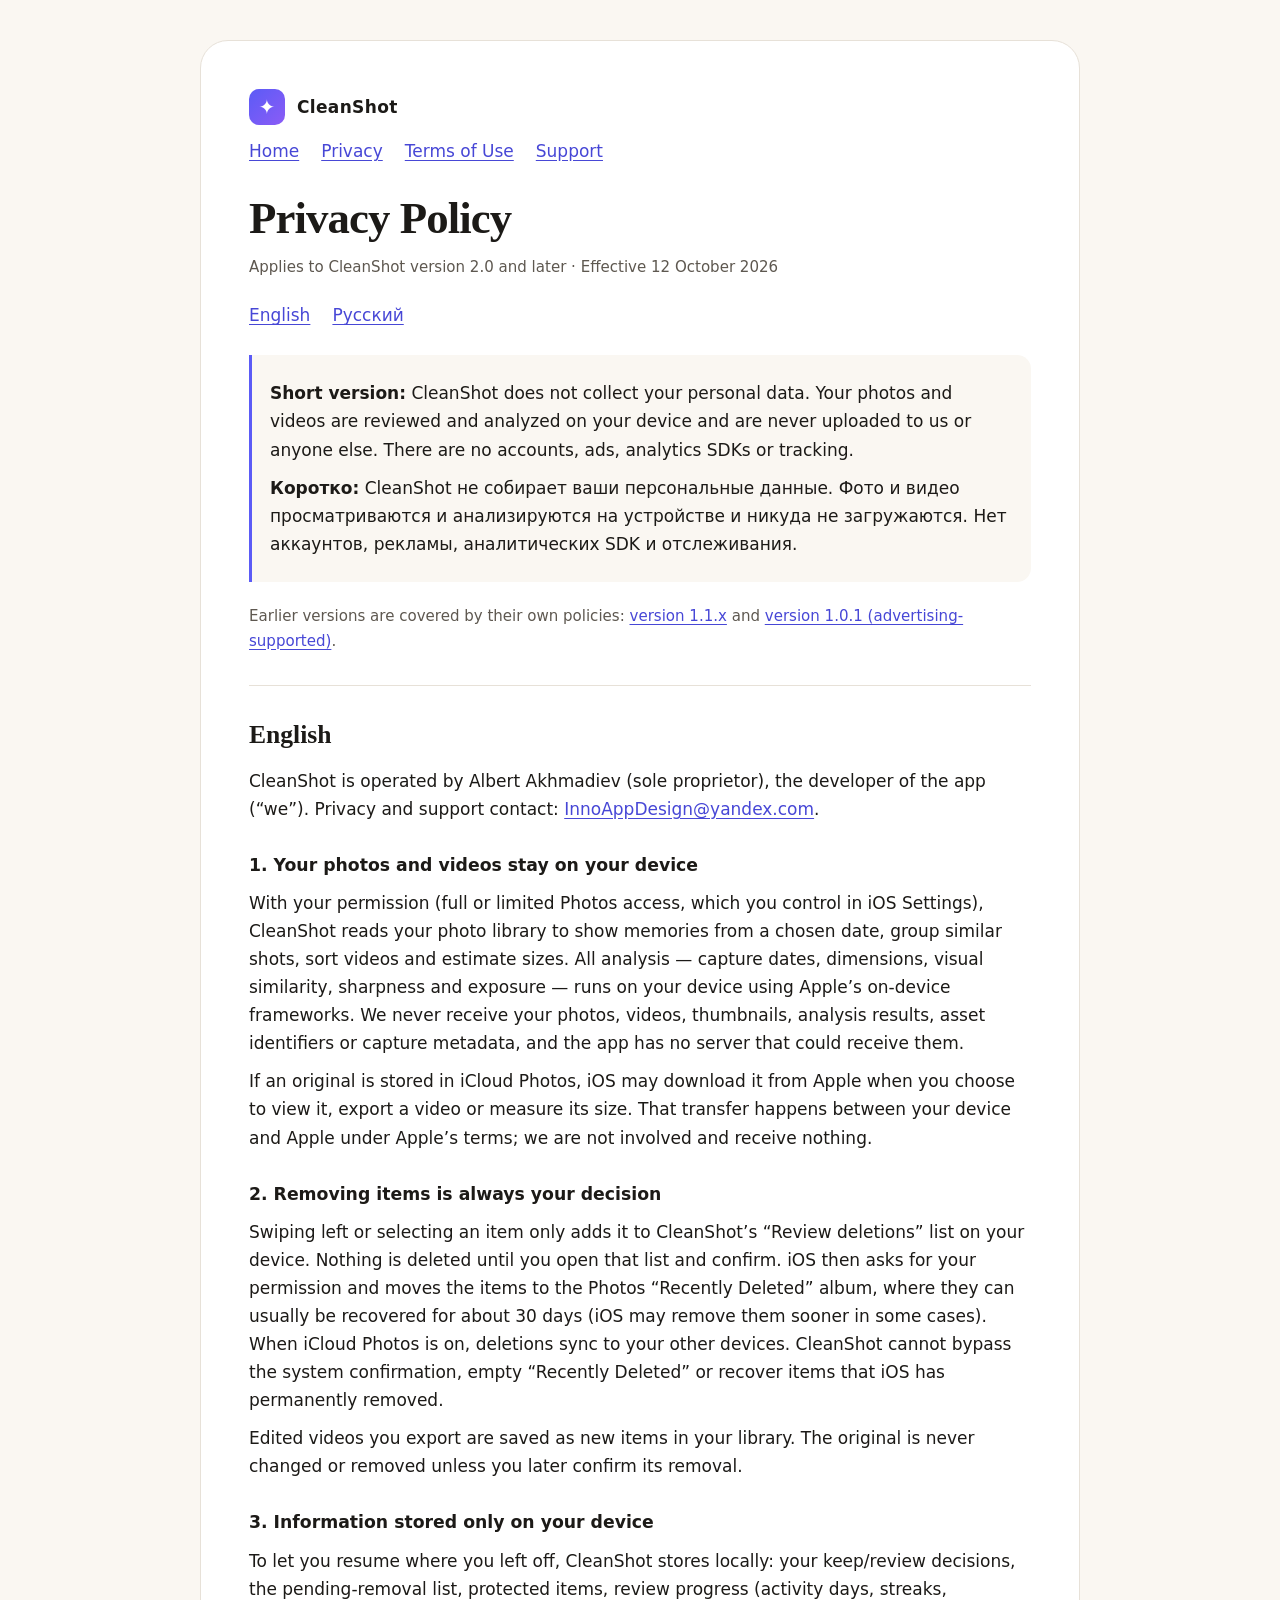
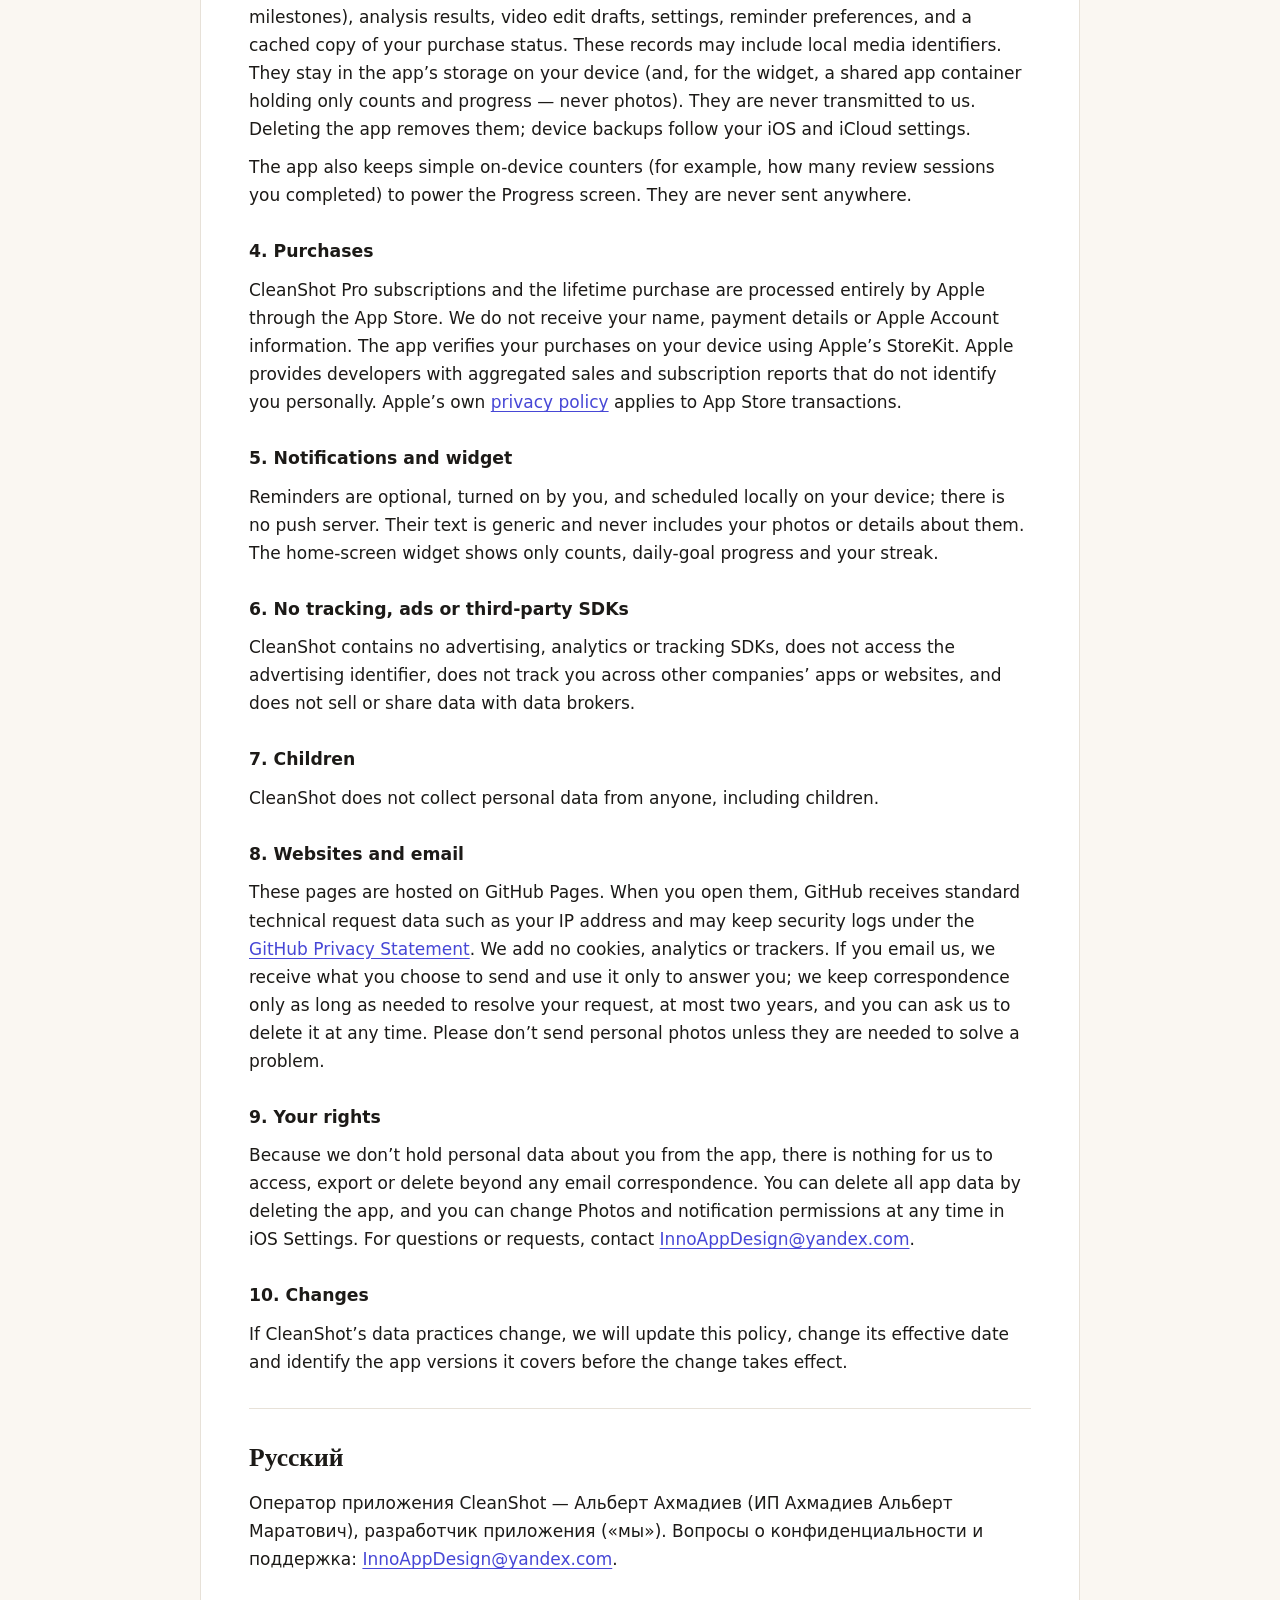
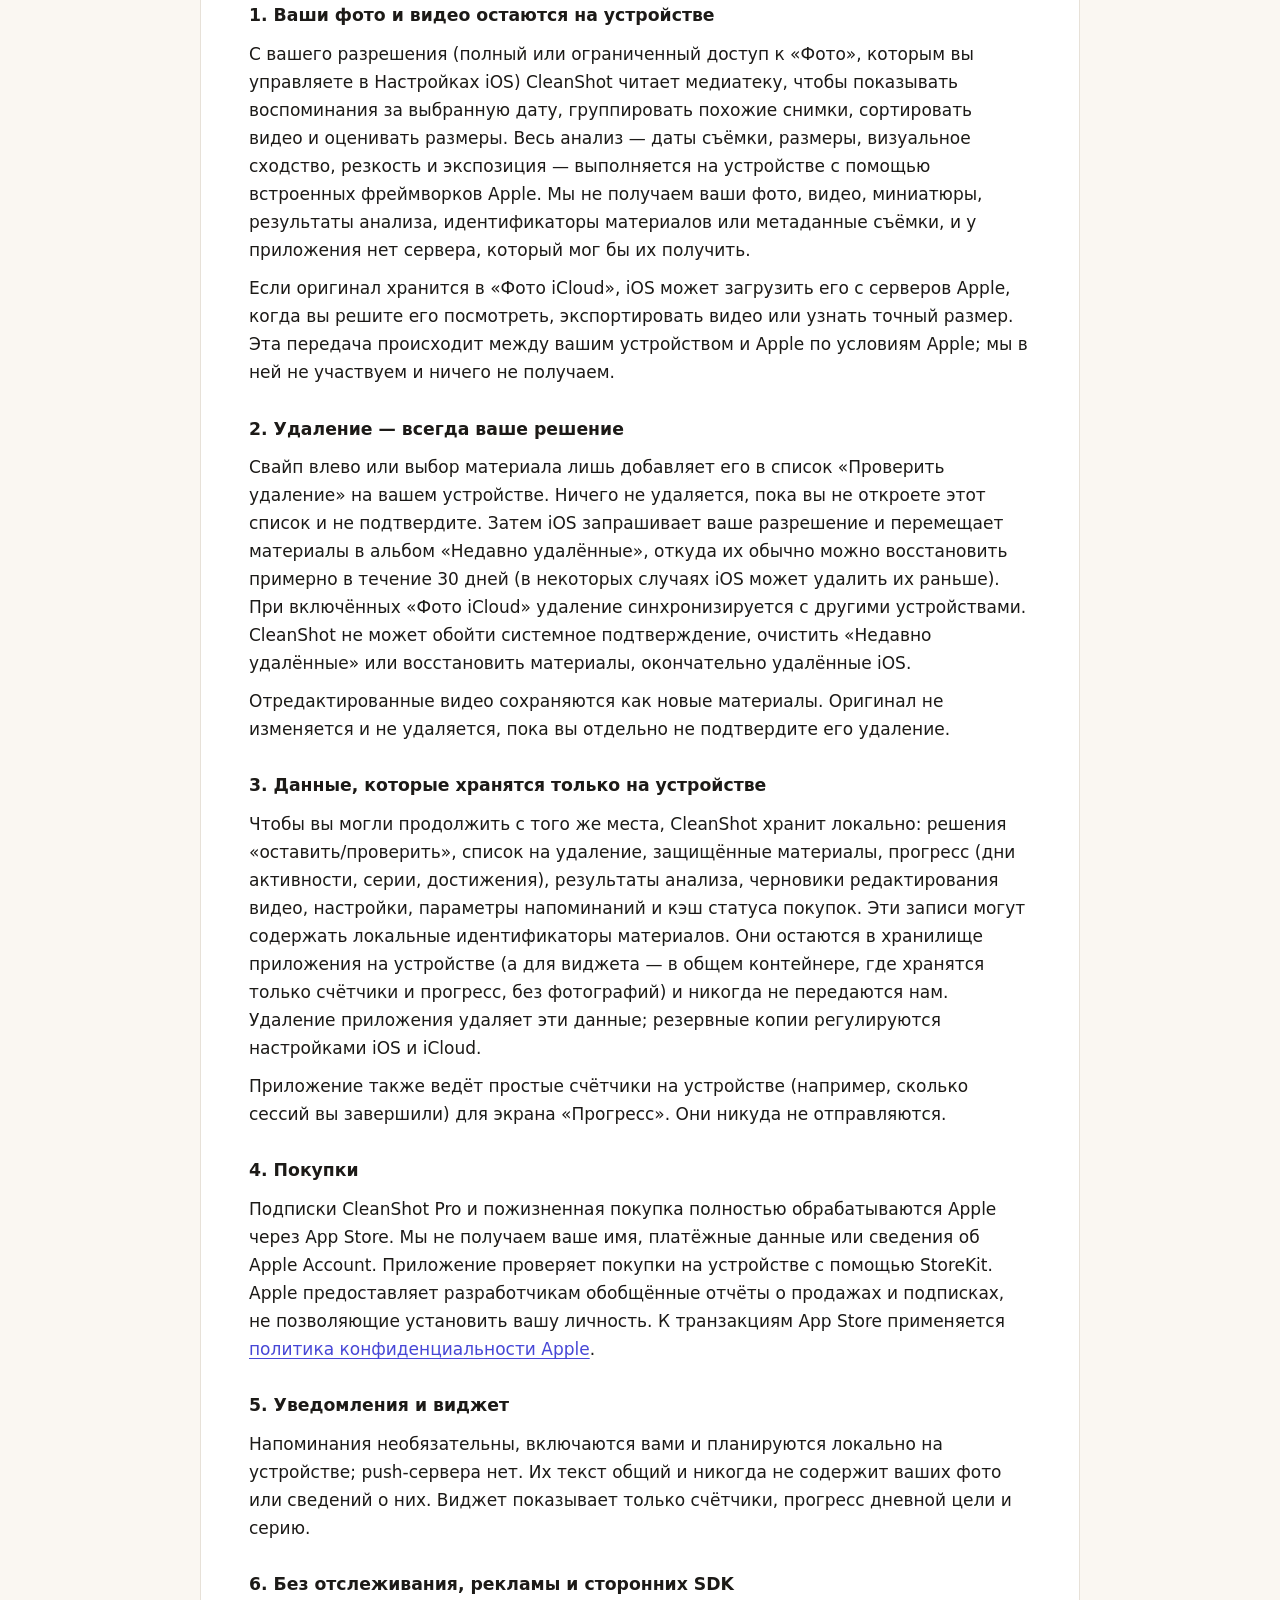
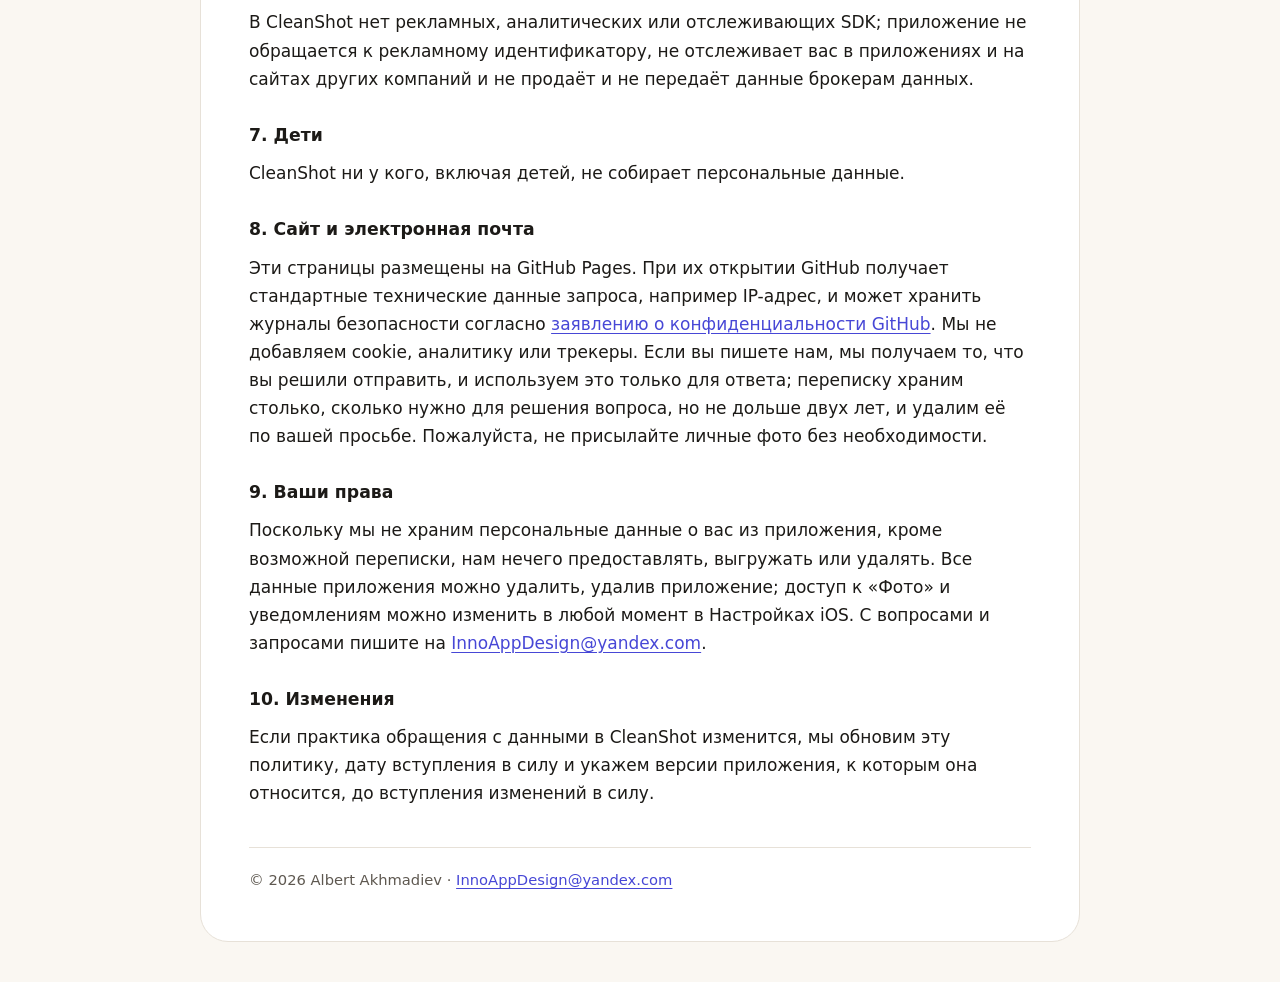
==== privacy.html @ 7dbe7574 "docs: CleanShot 2.0 privacy policy, terms of use and support pages Co-Authored-By: Claude Opus 5.5 <" ====
<!doctype html>
<html lang="en">
<head>
<meta charset="utf-8">
<meta name="viewport" content="width=device-width, initial-scale=1">
<title>CleanShot — Privacy Policy</title>
<meta name="description" content="CleanShot privacy policy for version 2.0 and later. Your photos stay on your device.">
<link rel="stylesheet" href="style.css">
</head>
<body>
<main>
<header>
  <div class="brand"><span class="mark" aria-hidden="true">✦</span> CleanShot</div>
  <nav class="pages" aria-label="Pages"><a href="index.html">Home</a><a href="privacy.html" aria-current="page">Privacy</a><a href="terms.html">Terms of Use</a><a href="support.html">Support</a></nav>
</header>

<h1>Privacy Policy</h1>
<p class="meta">Applies to CleanShot version 2.0 and later · Effective 12 October 2026</p>
<nav class="lang" aria-label="Language"><a href="#english">English</a><a href="#russian">Русский</a></nav>

<div class="notice">
  <p><strong>Short version:</strong> CleanShot does not collect your personal data. Your photos and videos are reviewed and analyzed on your device and are never uploaded to us or anyone else. There are no accounts, ads, analytics SDKs or tracking.</p>
  <p lang="ru"><strong>Коротко:</strong> CleanShot не собирает ваши персональные данные. Фото и видео просматриваются и анализируются на устройстве и никуда не загружаются. Нет аккаунтов, рекламы, аналитических SDK и отслеживания.</p>
</div>

<p class="meta">Earlier versions are covered by their own policies: <a href="https://cleanshot-vault--privacy.expo.app/1.1.0.html">version 1.1.x</a> and <a href="https://shiny-kringle-8404db.netlify.app">version 1.0.1 (advertising-supported)</a>.</p>

<section class="lang" id="english" lang="en">
<h2>English</h2>
<p>CleanShot is operated by Albert Akhmadiev (sole proprietor), the developer of the app (“we”). Privacy and support contact: <a href="mailto:InnoAppDesign@yandex.com">InnoAppDesign@yandex.com</a>.</p>

<h3>1. Your photos and videos stay on your device</h3>
<p>With your permission (full or limited Photos access, which you control in iOS Settings), CleanShot reads your photo library to show memories from a chosen date, group similar shots, sort videos and estimate sizes. All analysis — capture dates, dimensions, visual similarity, sharpness and exposure — runs on your device using Apple’s on-device frameworks. We never receive your photos, videos, thumbnails, analysis results, asset identifiers or capture metadata, and the app has no server that could receive them.</p>
<p>If an original is stored in iCloud Photos, iOS may download it from Apple when you choose to view it, export a video or measure its size. That transfer happens between your device and Apple under Apple’s terms; we are not involved and receive nothing.</p>

<h3>2. Removing items is always your decision</h3>
<p>Swiping left or selecting an item only adds it to CleanShot’s “Review deletions” list on your device. Nothing is deleted until you open that list and confirm. iOS then asks for your permission and moves the items to the Photos “Recently Deleted” album, where they can usually be recovered for about 30 days (iOS may remove them sooner in some cases). When iCloud Photos is on, deletions sync to your other devices. CleanShot cannot bypass the system confirmation, empty “Recently Deleted” or recover items that iOS has permanently removed.</p>
<p>Edited videos you export are saved as new items in your library. The original is never changed or removed unless you later confirm its removal.</p>

<h3>3. Information stored only on your device</h3>
<p>To let you resume where you left off, CleanShot stores locally: your keep/review decisions, the pending-removal list, protected items, review progress (activity days, streaks, milestones), analysis results, video edit drafts, settings, reminder preferences, and a cached copy of your purchase status. These records may include local media identifiers. They stay in the app’s storage on your device (and, for the widget, a shared app container holding only counts and progress — never photos). They are never transmitted to us. Deleting the app removes them; device backups follow your iOS and iCloud settings.</p>
<p>The app also keeps simple on-device counters (for example, how many review sessions you completed) to power the Progress screen. They are never sent anywhere.</p>

<h3>4. Purchases</h3>
<p>CleanShot Pro subscriptions and the lifetime purchase are processed entirely by Apple through the App Store. We do not receive your name, payment details or Apple Account information. The app verifies your purchases on your device using Apple’s StoreKit. Apple provides developers with aggregated sales and subscription reports that do not identify you personally. Apple’s own <a href="https://www.apple.com/legal/privacy/">privacy policy</a> applies to App Store transactions.</p>

<h3>5. Notifications and widget</h3>
<p>Reminders are optional, turned on by you, and scheduled locally on your device; there is no push server. Their text is generic and never includes your photos or details about them. The home-screen widget shows only counts, daily-goal progress and your streak.</p>

<h3>6. No tracking, ads or third-party SDKs</h3>
<p>CleanShot contains no advertising, analytics or tracking SDKs, does not access the advertising identifier, does not track you across other companies’ apps or websites, and does not sell or share data with data brokers.</p>

<h3>7. Children</h3>
<p>CleanShot does not collect personal data from anyone, including children.</p>

<h3>8. Websites and email</h3>
<p>These pages are hosted on GitHub Pages. When you open them, GitHub receives standard technical request data such as your IP address and may keep security logs under the <a href="https://docs.github.com/site-policy/privacy-policies/github-general-privacy-statement">GitHub Privacy Statement</a>. We add no cookies, analytics or trackers. If you email us, we receive what you choose to send and use it only to answer you; we keep correspondence only as long as needed to resolve your request, at most two years, and you can ask us to delete it at any time. Please don’t send personal photos unless they are needed to solve a problem.</p>

<h3>9. Your rights</h3>
<p>Because we don’t hold personal data about you from the app, there is nothing for us to access, export or delete beyond any email correspondence. You can delete all app data by deleting the app, and you can change Photos and notification permissions at any time in iOS Settings. For questions or requests, contact <a href="mailto:InnoAppDesign@yandex.com">InnoAppDesign@yandex.com</a>.</p>

<h3>10. Changes</h3>
<p>If CleanShot’s data practices change, we will update this policy, change its effective date and identify the app versions it covers before the change takes effect.</p>
</section>

<section class="lang" id="russian" lang="ru">
<h2>Русский</h2>
<p>Оператор приложения CleanShot — Альберт Ахмадиев (ИП Ахмадиев Альберт Маратович), разработчик приложения («мы»). Вопросы о конфиденциальности и поддержка: <a href="mailto:InnoAppDesign@yandex.com">InnoAppDesign@yandex.com</a>.</p>

<h3>1. Ваши фото и видео остаются на устройстве</h3>
<p>С вашего разрешения (полный или ограниченный доступ к «Фото», которым вы управляете в Настройках iOS) CleanShot читает медиатеку, чтобы показывать воспоминания за выбранную дату, группировать похожие снимки, сортировать видео и оценивать размеры. Весь анализ — даты съёмки, размеры, визуальное сходство, резкость и экспозиция — выполняется на устройстве с помощью встроенных фреймворков Apple. Мы не получаем ваши фото, видео, миниатюры, результаты анализа, идентификаторы материалов или метаданные съёмки, и у приложения нет сервера, который мог бы их получить.</p>
<p>Если оригинал хранится в «Фото iCloud», iOS может загрузить его с серверов Apple, когда вы решите его посмотреть, экспортировать видео или узнать точный размер. Эта передача происходит между вашим устройством и Apple по условиям Apple; мы в ней не участвуем и ничего не получаем.</p>

<h3>2. Удаление — всегда ваше решение</h3>
<p>Свайп влево или выбор материала лишь добавляет его в список «Проверить удаление» на вашем устройстве. Ничего не удаляется, пока вы не откроете этот список и не подтвердите. Затем iOS запрашивает ваше разрешение и перемещает материалы в альбом «Недавно удалённые», откуда их обычно можно восстановить примерно в течение 30 дней (в некоторых случаях iOS может удалить их раньше). При включённых «Фото iCloud» удаление синхронизируется с другими устройствами. CleanShot не может обойти системное подтверждение, очистить «Недавно удалённые» или восстановить материалы, окончательно удалённые iOS.</p>
<p>Отредактированные видео сохраняются как новые материалы. Оригинал не изменяется и не удаляется, пока вы отдельно не подтвердите его удаление.</p>

<h3>3. Данные, которые хранятся только на устройстве</h3>
<p>Чтобы вы могли продолжить с того же места, CleanShot хранит локально: решения «оставить/проверить», список на удаление, защищённые материалы, прогресс (дни активности, серии, достижения), результаты анализа, черновики редактирования видео, настройки, параметры напоминаний и кэш статуса покупок. Эти записи могут содержать локальные идентификаторы материалов. Они остаются в хранилище приложения на устройстве (а для виджета — в общем контейнере, где хранятся только счётчики и прогресс, без фотографий) и никогда не передаются нам. Удаление приложения удаляет эти данные; резервные копии регулируются настройками iOS и iCloud.</p>
<p>Приложение также ведёт простые счётчики на устройстве (например, сколько сессий вы завершили) для экрана «Прогресс». Они никуда не отправляются.</p>

<h3>4. Покупки</h3>
<p>Подписки CleanShot Pro и пожизненная покупка полностью обрабатываются Apple через App Store. Мы не получаем ваше имя, платёжные данные или сведения об Apple Account. Приложение проверяет покупки на устройстве с помощью StoreKit. Apple предоставляет разработчикам обобщённые отчёты о продажах и подписках, не позволяющие установить вашу личность. К транзакциям App Store применяется <a href="https://www.apple.com/legal/privacy/">политика конфиденциальности Apple</a>.</p>

<h3>5. Уведомления и виджет</h3>
<p>Напоминания необязательны, включаются вами и планируются локально на устройстве; push-сервера нет. Их текст общий и никогда не содержит ваших фото или сведений о них. Виджет показывает только счётчики, прогресс дневной цели и серию.</p>

<h3>6. Без отслеживания, рекламы и сторонних SDK</h3>
<p>В CleanShot нет рекламных, аналитических или отслеживающих SDK; приложение не обращается к рекламному идентификатору, не отслеживает вас в приложениях и на сайтах других компаний и не продаёт и не передаёт данные брокерам данных.</p>

<h3>7. Дети</h3>
<p>CleanShot ни у кого, включая детей, не собирает персональные данные.</p>

<h3>8. Сайт и электронная почта</h3>
<p>Эти страницы размещены на GitHub Pages. При их открытии GitHub получает стандартные технические данные запроса, например IP-адрес, и может хранить журналы безопасности согласно <a href="https://docs.github.com/site-policy/privacy-policies/github-general-privacy-statement">заявлению о конфиденциальности GitHub</a>. Мы не добавляем cookie, аналитику или трекеры. Если вы пишете нам, мы получаем то, что вы решили отправить, и используем это только для ответа; переписку храним столько, сколько нужно для решения вопроса, но не дольше двух лет, и удалим её по вашей просьбе. Пожалуйста, не присылайте личные фото без необходимости.</p>

<h3>9. Ваши права</h3>
<p>Поскольку мы не храним персональные данные о вас из приложения, кроме возможной переписки, нам нечего предоставлять, выгружать или удалять. Все данные приложения можно удалить, удалив приложение; доступ к «Фото» и уведомлениям можно изменить в любой момент в Настройках iOS. С вопросами и запросами пишите на <a href="mailto:InnoAppDesign@yandex.com">InnoAppDesign@yandex.com</a>.</p>

<h3>10. Изменения</h3>
<p>Если практика обращения с данными в CleanShot изменится, мы обновим эту политику, дату вступления в силу и укажем версии приложения, к которым она относится, до вступления изменений в силу.</p>
</section>

<footer>© 2026 Albert Akhmadiev · <a href="mailto:InnoAppDesign@yandex.com">InnoAppDesign@yandex.com</a></footer>
</main>
</body>
</html>
---- style.css ----
:root {
  color-scheme: light dark;
  --page: #faf7f2; --paper: #ffffff; --text: #1c1a17; --muted: #5e5850;
  --line: #e7e1d8; --link: #4747d6; --accent: #5b5bf6; --accent2: #8b5cf6;
}
@media (prefers-color-scheme: dark) {
  :root { --page: #0f0e11; --paper: #1a191d; --text: #f5f2ec; --muted: #b9b2a8;
          --line: #2f2c33; --link: #a9a7ff; }
}
* { box-sizing: border-box; }
html { -webkit-text-size-adjust: 100%; }
body { margin: 0; background: var(--page); color: var(--text);
  font: 17px/1.65 -apple-system, BlinkMacSystemFont, "SF Pro Text", "Segoe UI", system-ui, sans-serif; }
main { max-width: 880px; margin: 40px auto; padding: 48px; background: var(--paper);
  border: 1px solid var(--line); border-radius: 28px; }
header .brand { display: flex; align-items: center; gap: 12px; font-weight: 700; letter-spacing: .02em; }
header .mark { width: 36px; height: 36px; border-radius: 10px;
  background: linear-gradient(135deg, var(--accent), var(--accent2)); display: grid; place-items: center;
  color: #fff; font-size: 20px; }
h1 { font-family: "New York", "Iowan Old Style", Georgia, serif; font-weight: 600;
  font-size: clamp(2rem, 5vw, 2.8rem); line-height: 1.15; letter-spacing: -0.02em; margin: 24px 0 8px; }
h2 { font-family: "New York", "Iowan Old Style", Georgia, serif; font-weight: 600; font-size: 1.6rem; margin: 0 0 8px; }
h3 { font-size: 1.08rem; margin: 28px 0 6px; }
p, li { margin: 10px 0; }
ul { padding-left: 1.2em; }
a { color: var(--link); text-underline-offset: 3px; overflow-wrap: anywhere; }
a:focus-visible { outline: 3px solid var(--link); outline-offset: 4px; border-radius: 4px; }
.meta { color: var(--muted); font-size: .94rem; }
nav.lang, nav.pages { display: flex; flex-wrap: wrap; gap: 10px 22px; padding: 12px 0 4px; }
.notice { padding: 14px 18px; margin: 22px 0; border-left: 3px solid var(--accent);
  background: var(--page); border-radius: 0 14px 14px 0; }
section.lang { border-top: 1px solid var(--line); margin-top: 32px; padding-top: 28px; scroll-margin-top: 20px; }
footer { border-top: 1px solid var(--line); margin-top: 40px; padding-top: 20px; color: var(--muted); font-size: .92rem; }
.cards { display: grid; grid-template-columns: repeat(auto-fit, minmax(220px, 1fr)); gap: 14px; margin: 24px 0; }
.card { display: block; padding: 18px 20px; border: 1px solid var(--line); border-radius: 18px;
  text-decoration: none; color: var(--text); background: var(--page); }
.card strong { display: block; margin-bottom: 4px; }
.card span { color: var(--muted); font-size: .95rem; }
@media (max-width: 640px) { body { font-size: 16px; } main { margin: 0; padding: 28px 18px; border: 0; border-radius: 0; } }
@media print { main { margin: 0; padding: 0; border: 0; } nav { display: none; } }
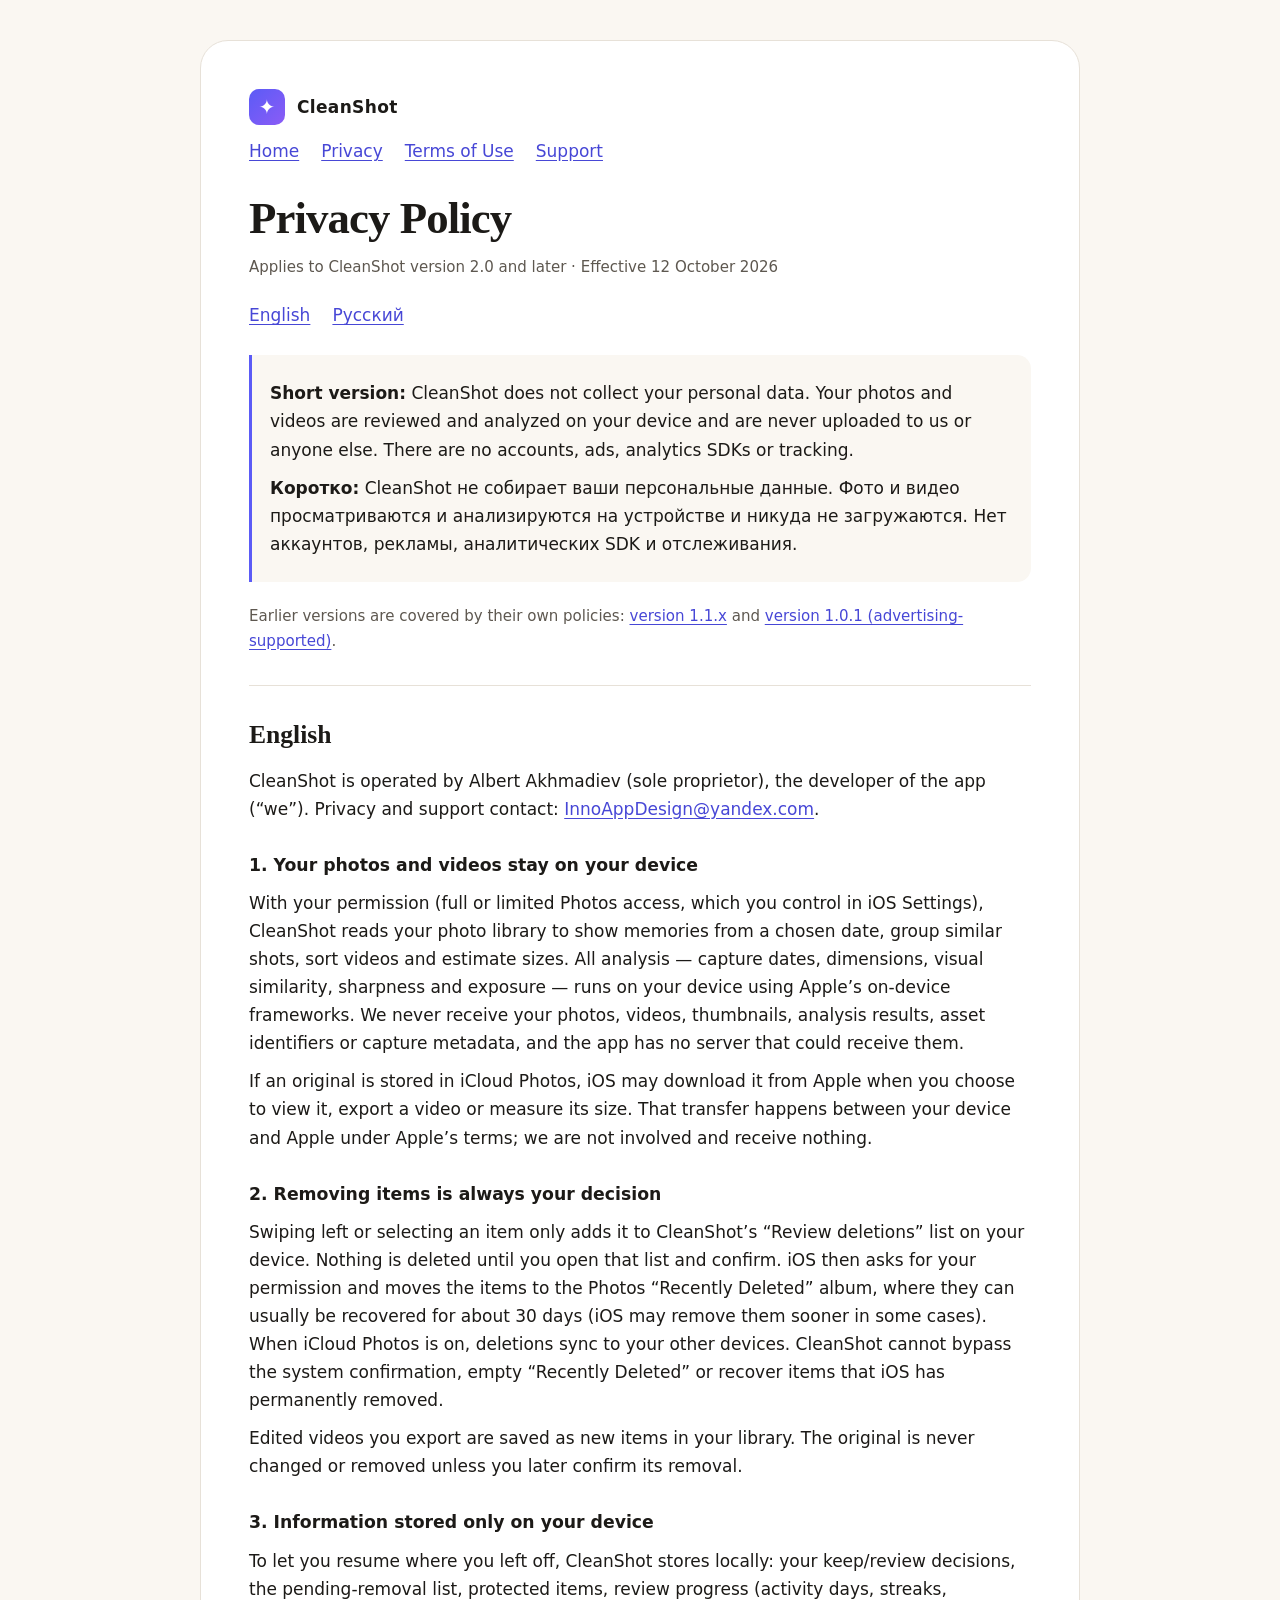
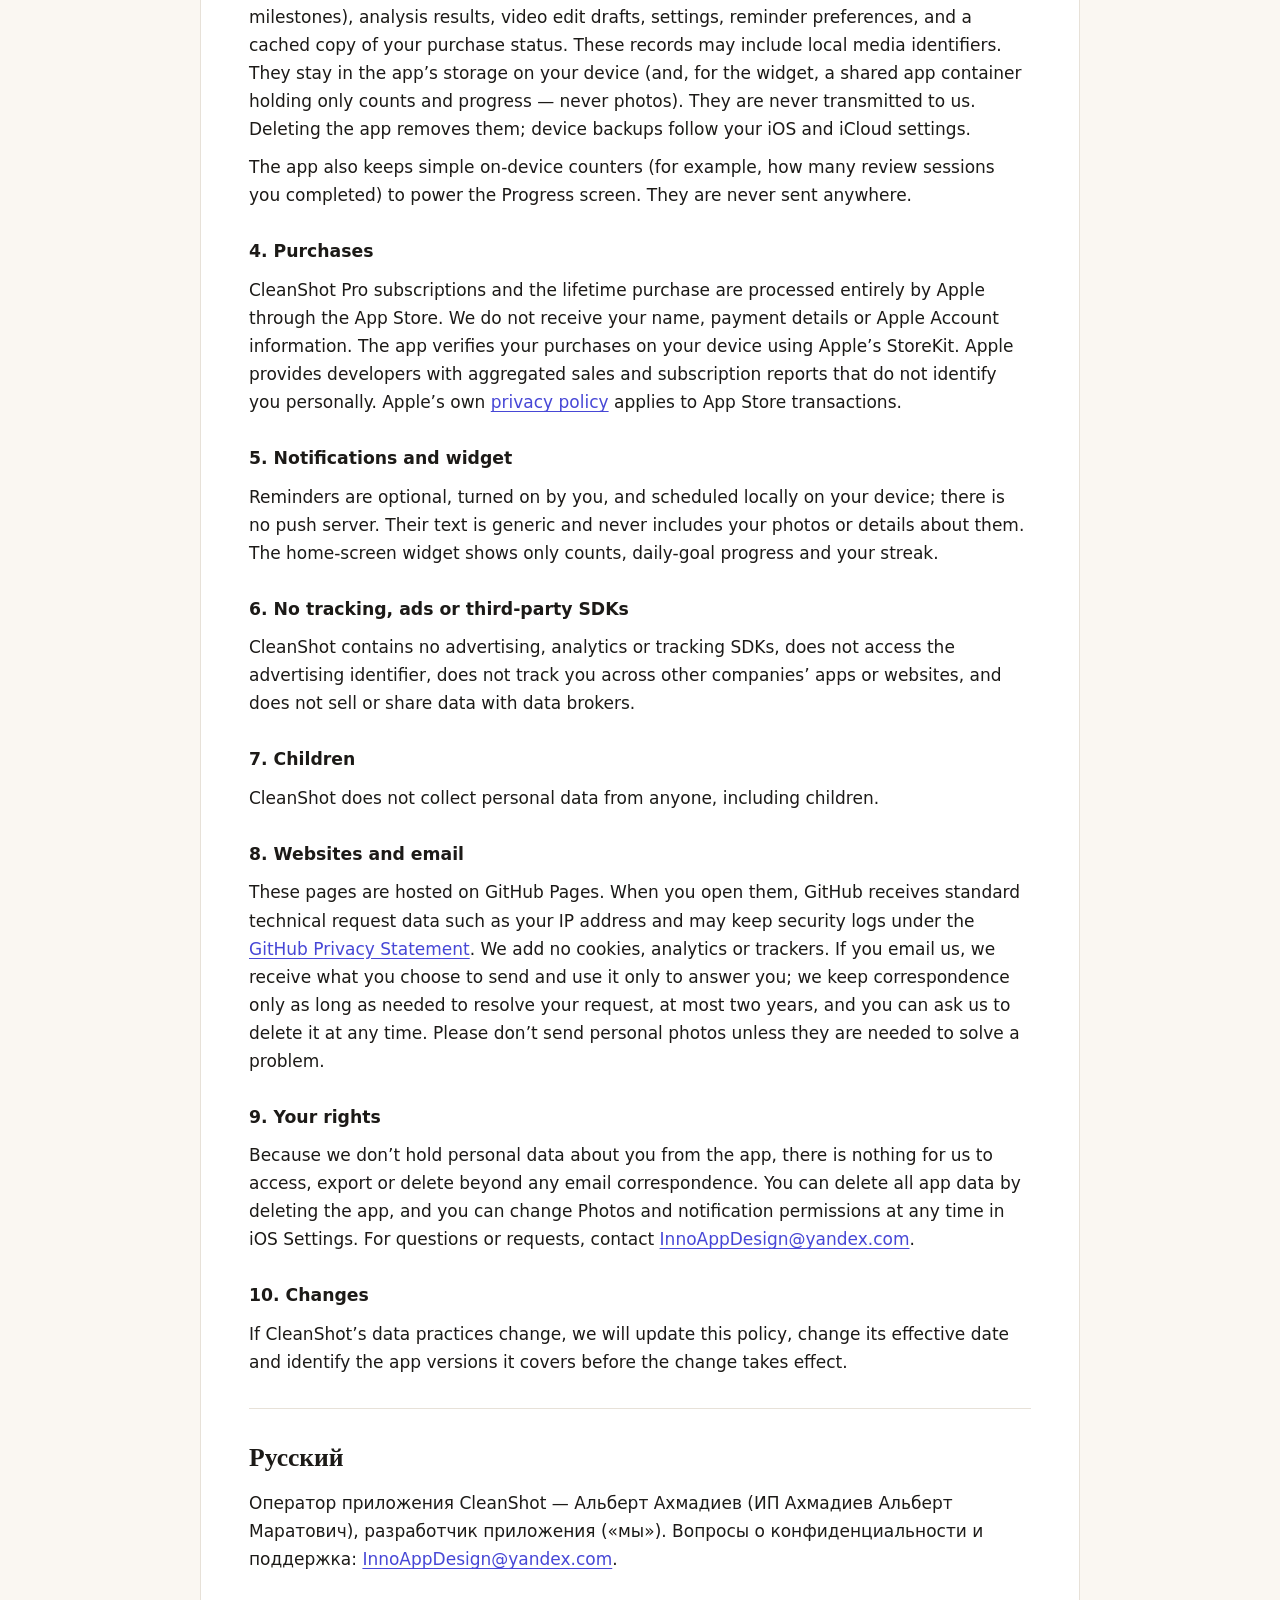
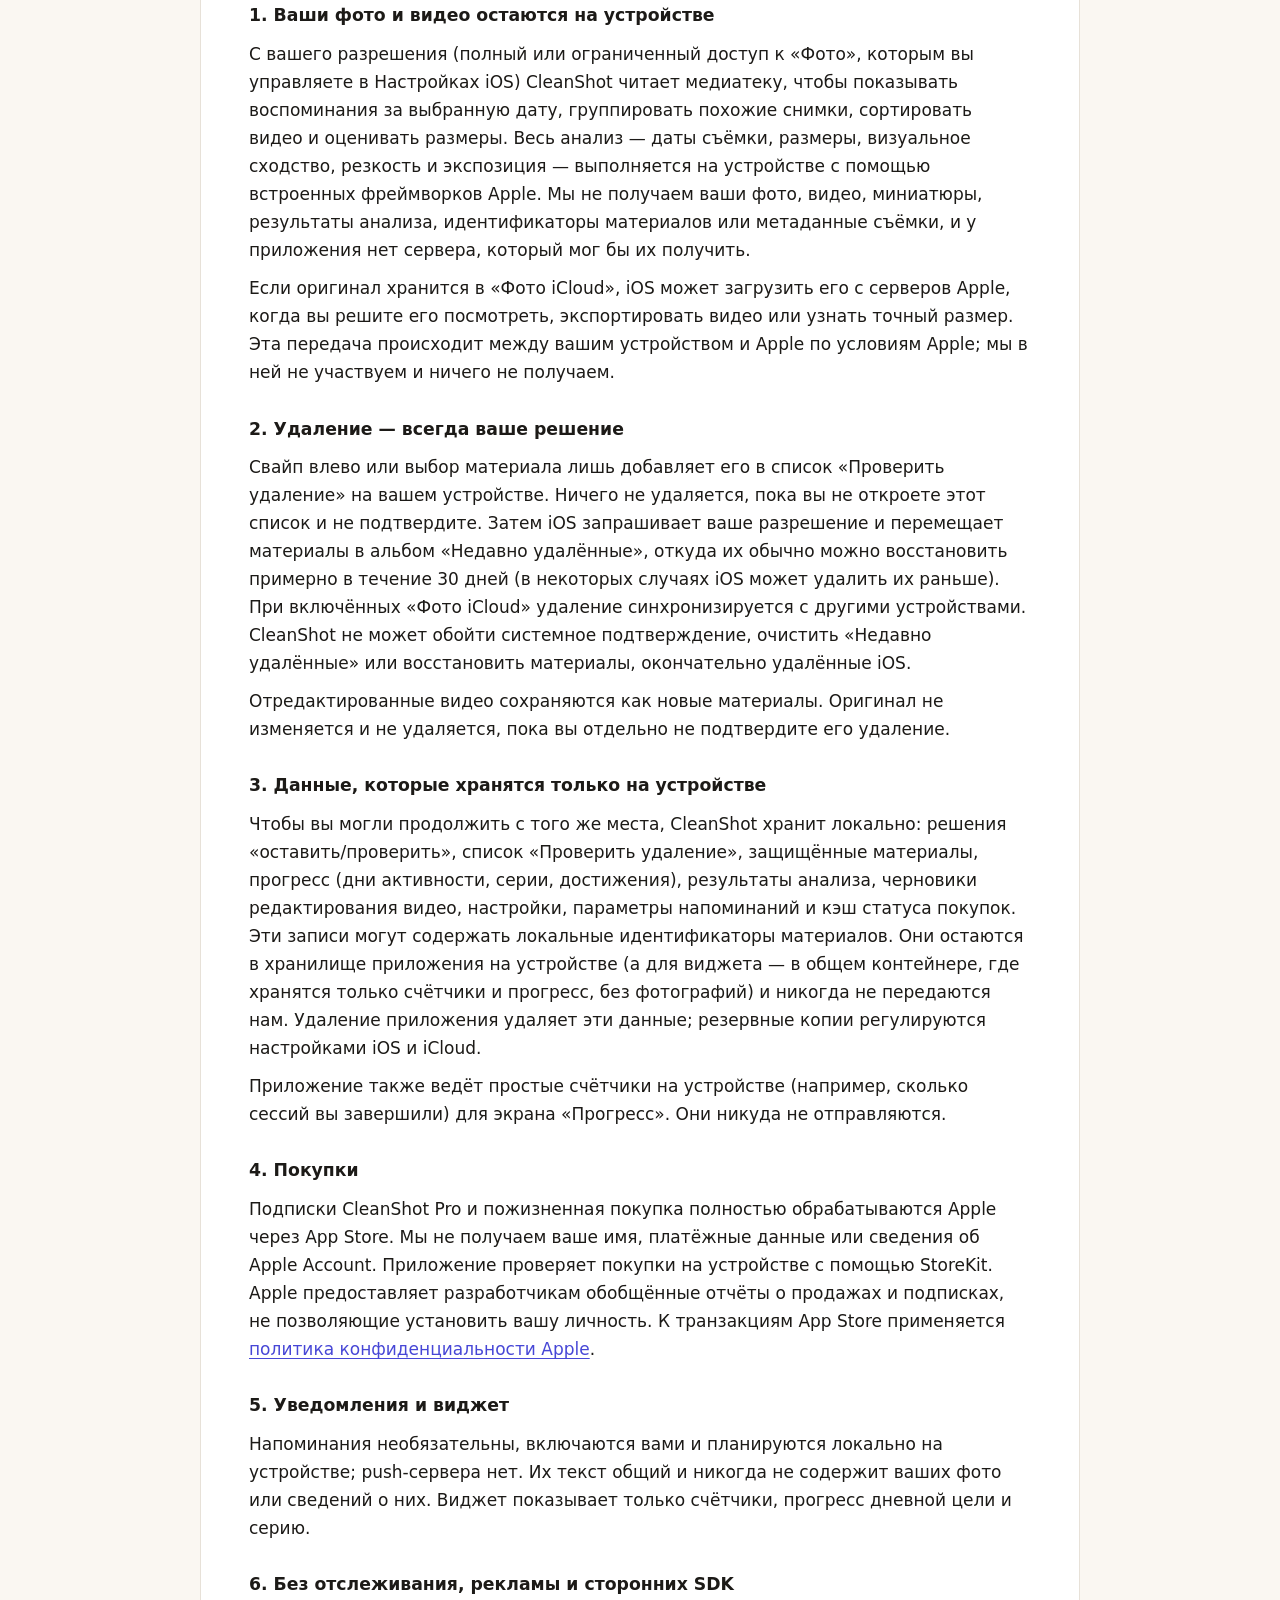
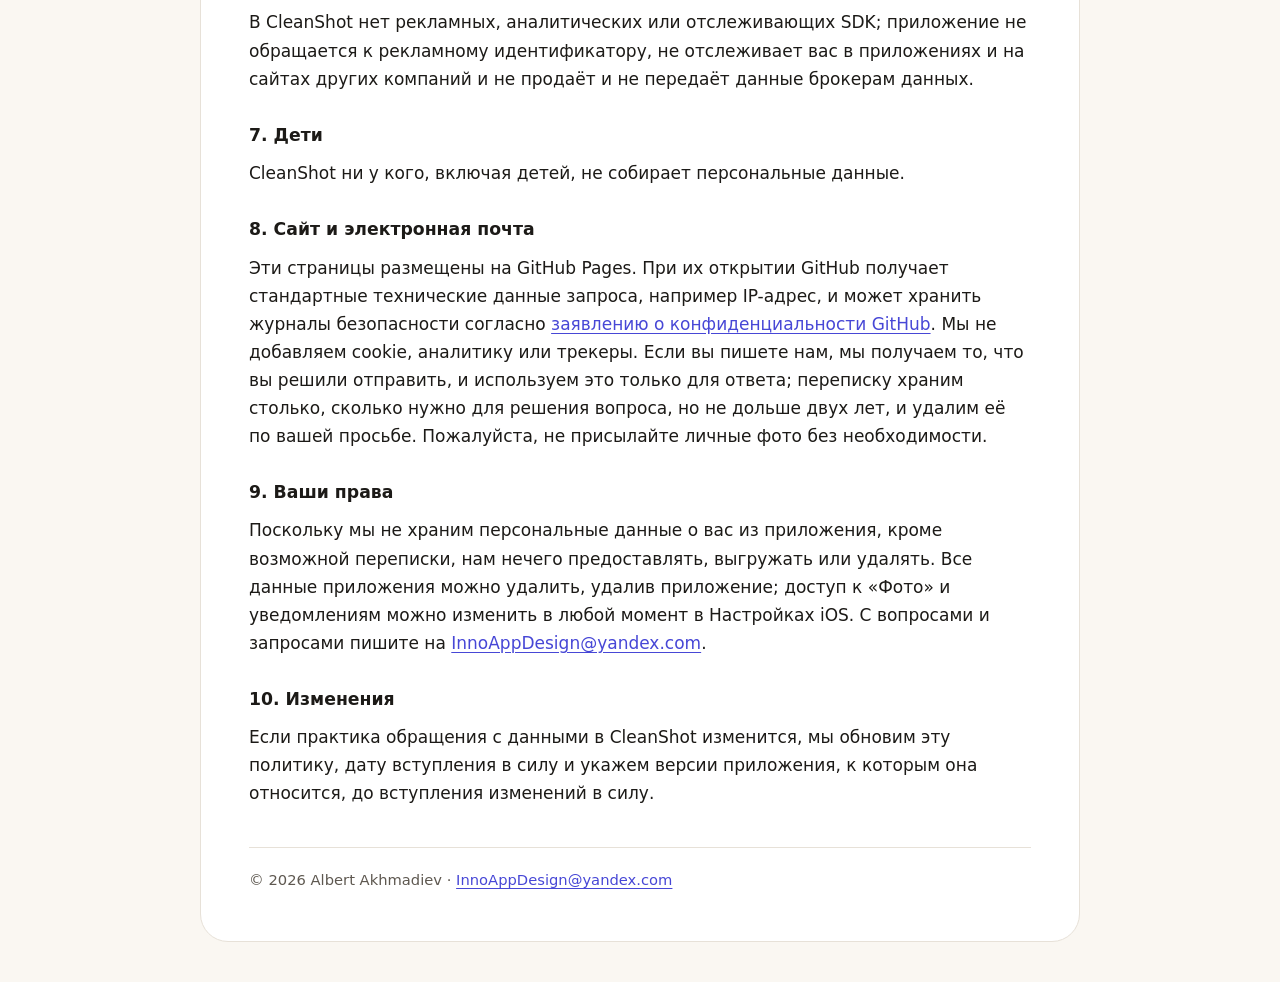
==== commit 3798fb27: "docs: align Russian support and privacy wording with the app's terms Co-Authored-By: Claude Opus 5.5" ====
--- a/privacy.html
+++ b/privacy.html
@@ -76,7 +76,7 @@
 <p>Отредактированные видео сохраняются как новые материалы. Оригинал не изменяется и не удаляется, пока вы отдельно не подтвердите его удаление.</p>
 
 <h3>3. Данные, которые хранятся только на устройстве</h3>
-<p>Чтобы вы могли продолжить с того же места, CleanShot хранит локально: решения «оставить/проверить», список на удаление, защищённые материалы, прогресс (дни активности, серии, достижения), результаты анализа, черновики редактирования видео, настройки, параметры напоминаний и кэш статуса покупок. Эти записи могут содержать локальные идентификаторы материалов. Они остаются в хранилище приложения на устройстве (а для виджета — в общем контейнере, где хранятся только счётчики и прогресс, без фотографий) и никогда не передаются нам. Удаление приложения удаляет эти данные; резервные копии регулируются настройками iOS и iCloud.</p>
+<p>Чтобы вы могли продолжить с того же места, CleanShot хранит локально: решения «оставить/проверить», список «Проверить удаление», защищённые материалы, прогресс (дни активности, серии, достижения), результаты анализа, черновики редактирования видео, настройки, параметры напоминаний и кэш статуса покупок. Эти записи могут содержать локальные идентификаторы материалов. Они остаются в хранилище приложения на устройстве (а для виджета — в общем контейнере, где хранятся только счётчики и прогресс, без фотографий) и никогда не передаются нам. Удаление приложения удаляет эти данные; резервные копии регулируются настройками iOS и iCloud.</p>
 <p>Приложение также ведёт простые счётчики на устройстве (например, сколько сессий вы завершили) для экрана «Прогресс». Они никуда не отправляются.</p>
 
 <h3>4. Покупки</h3>
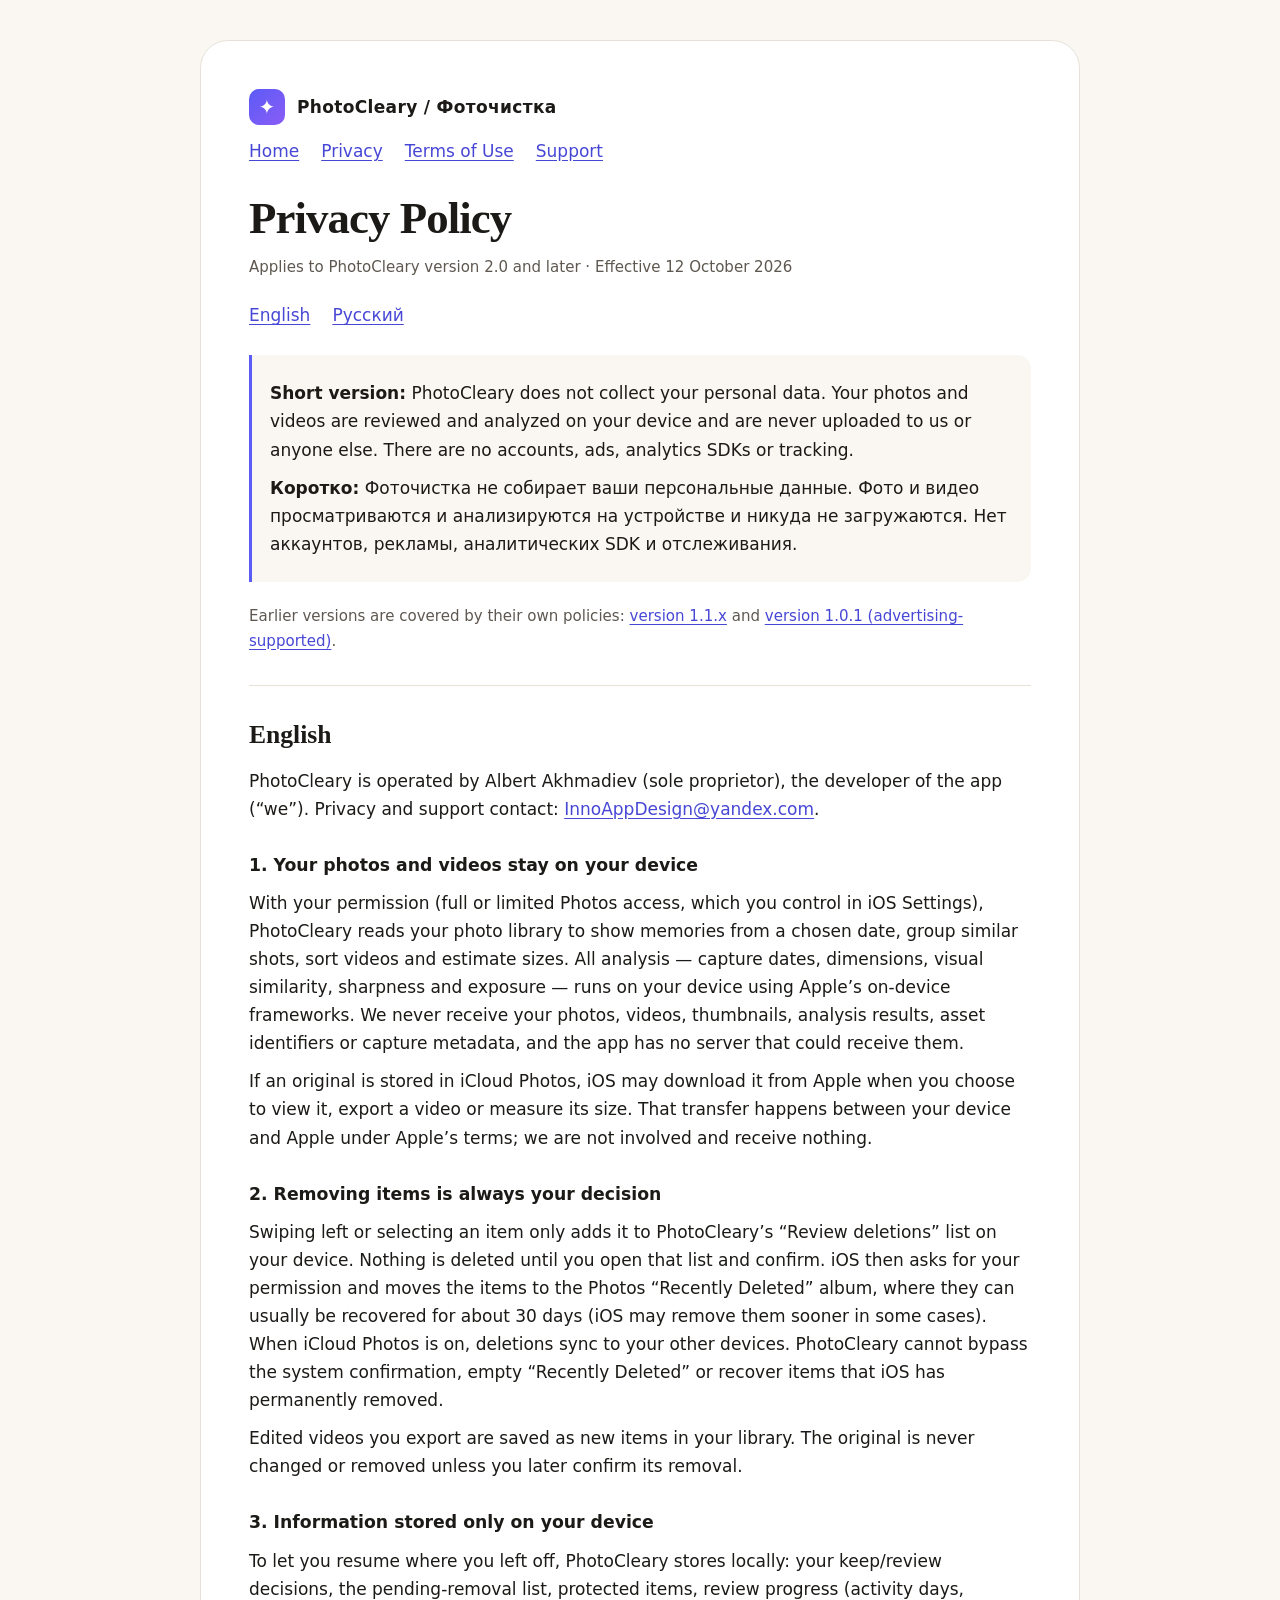
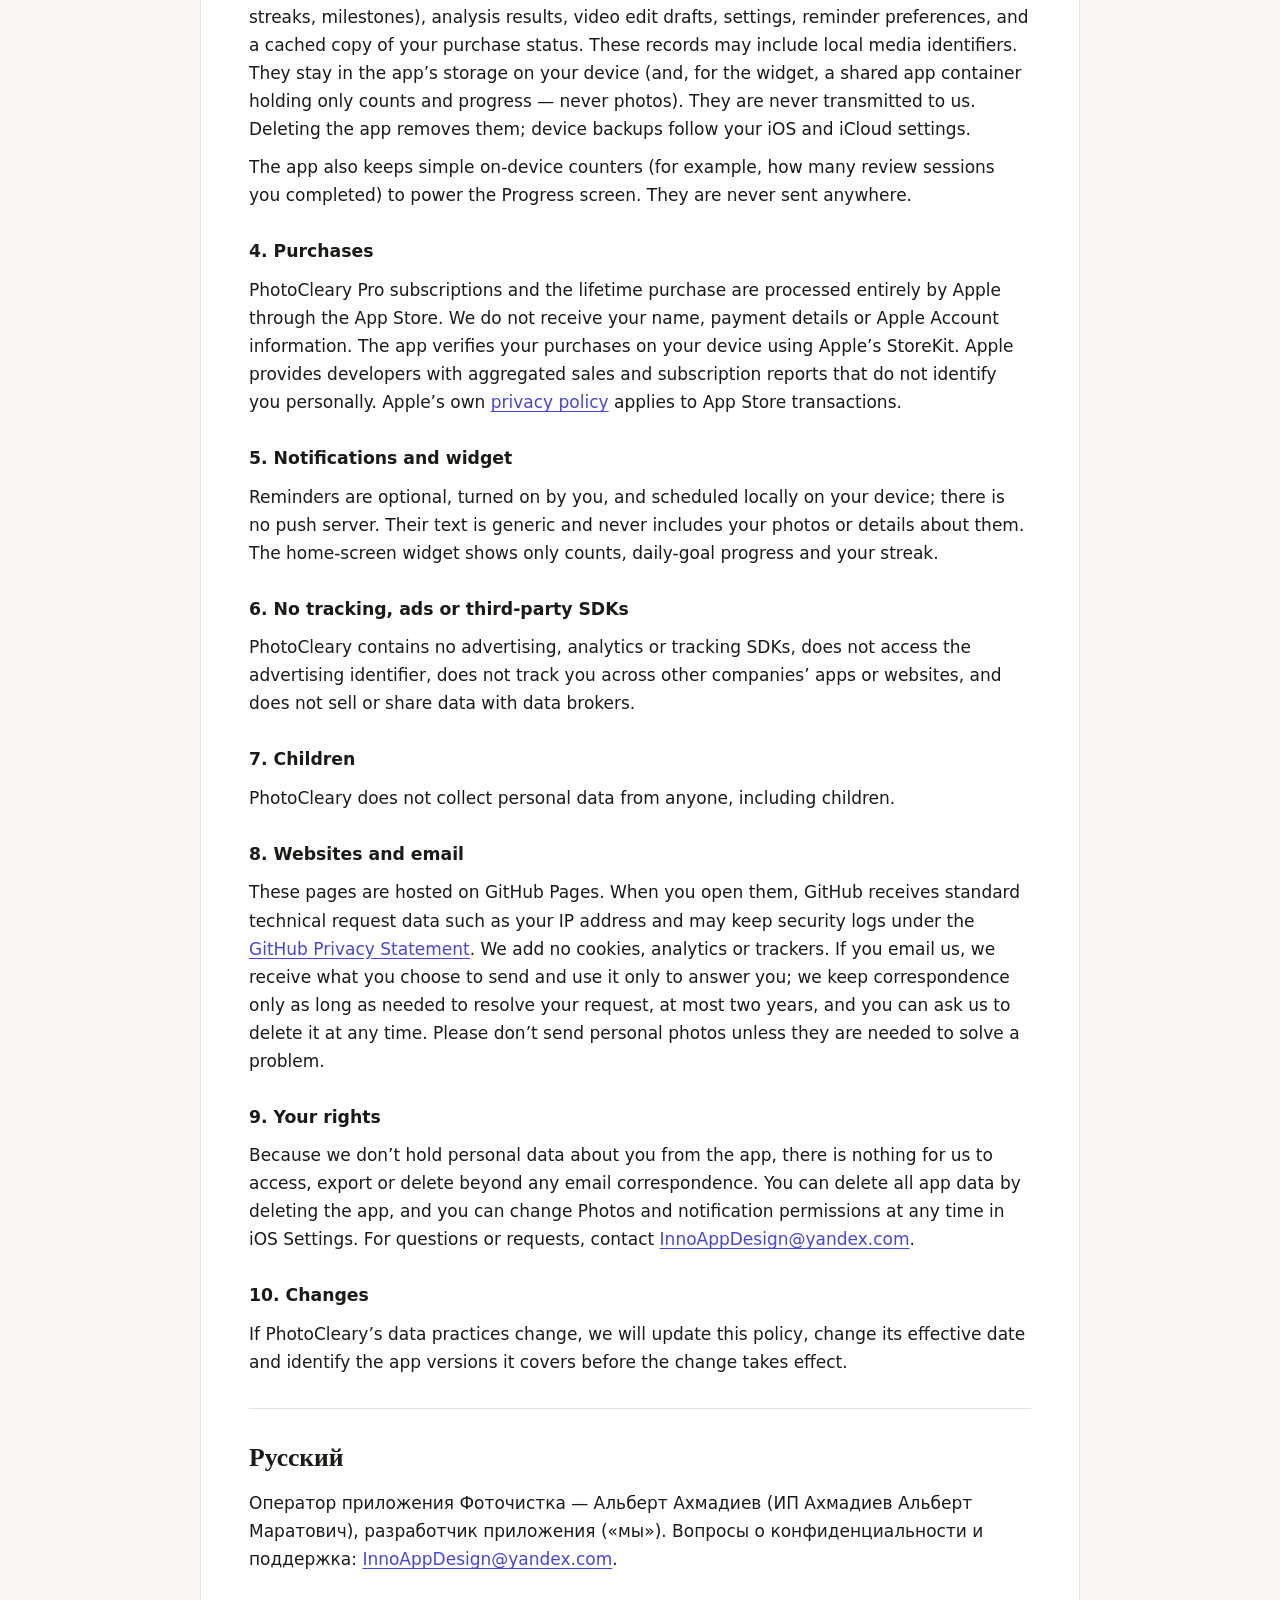
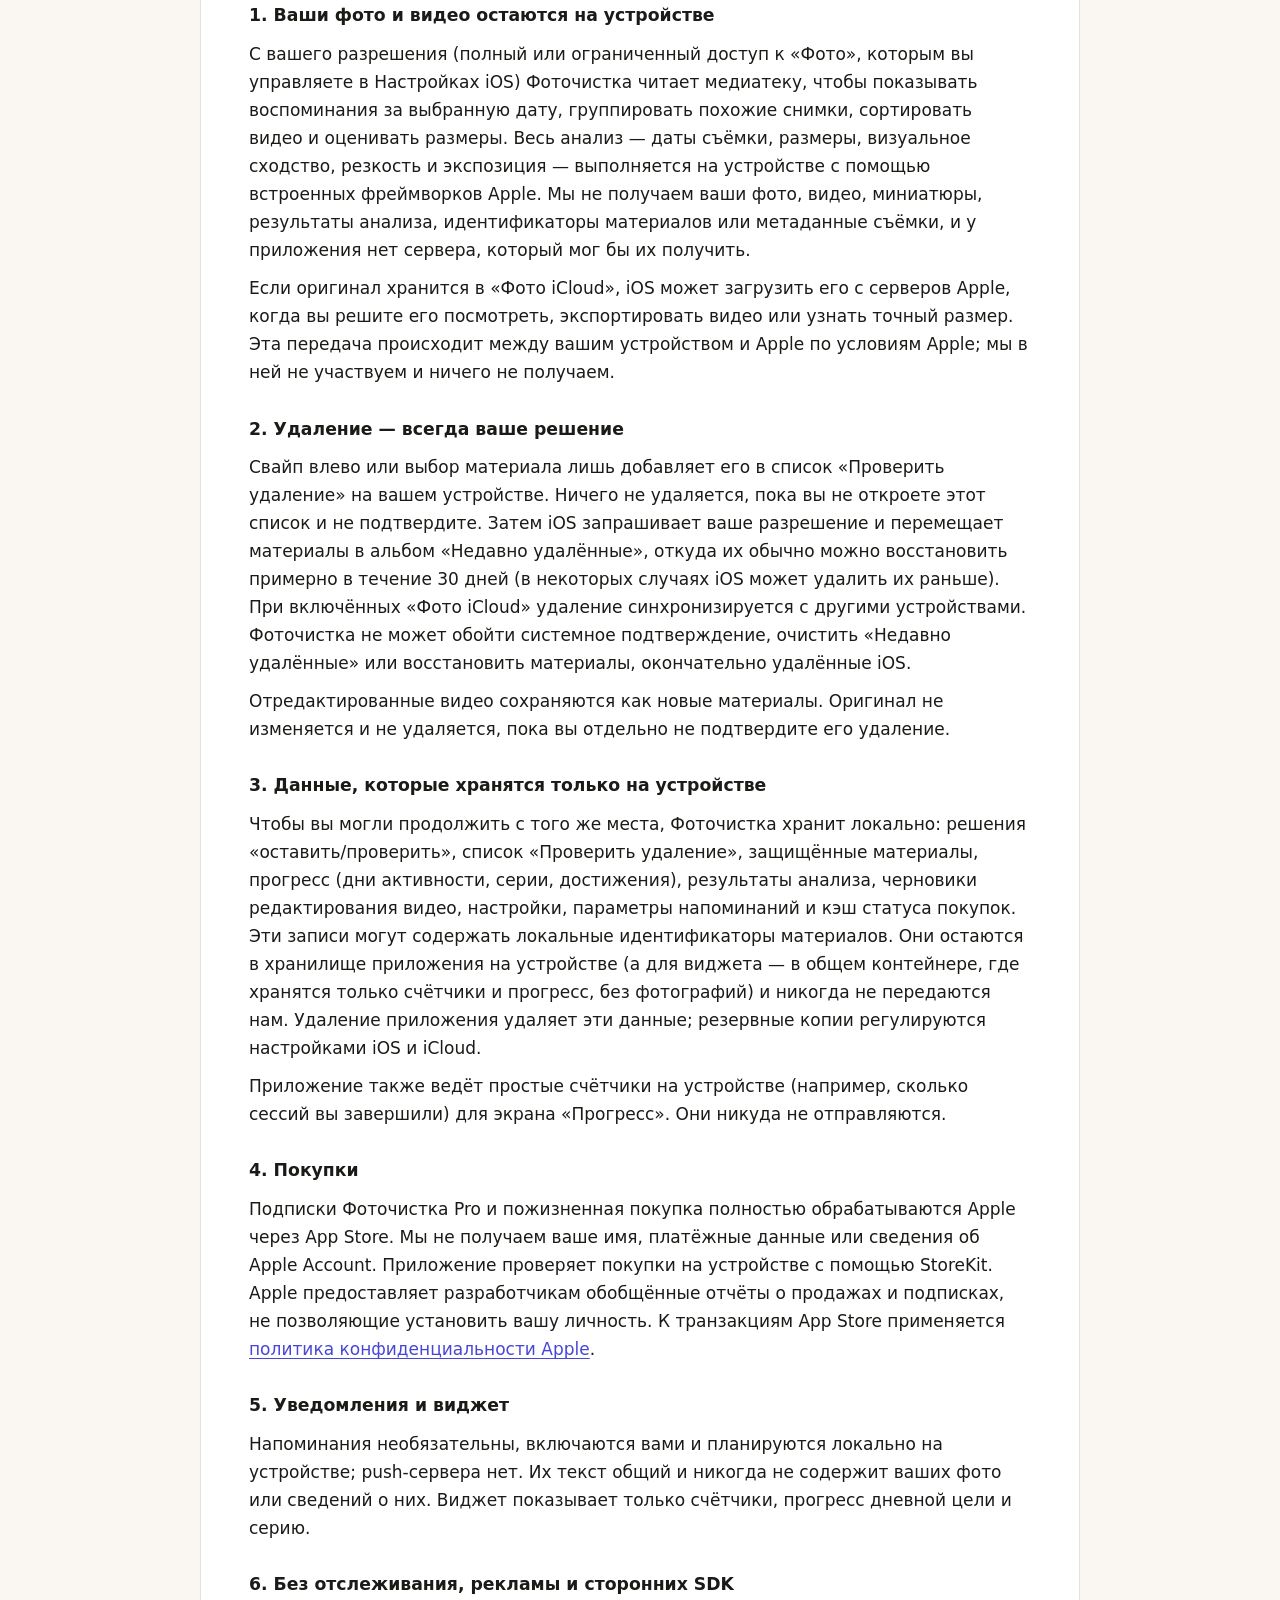
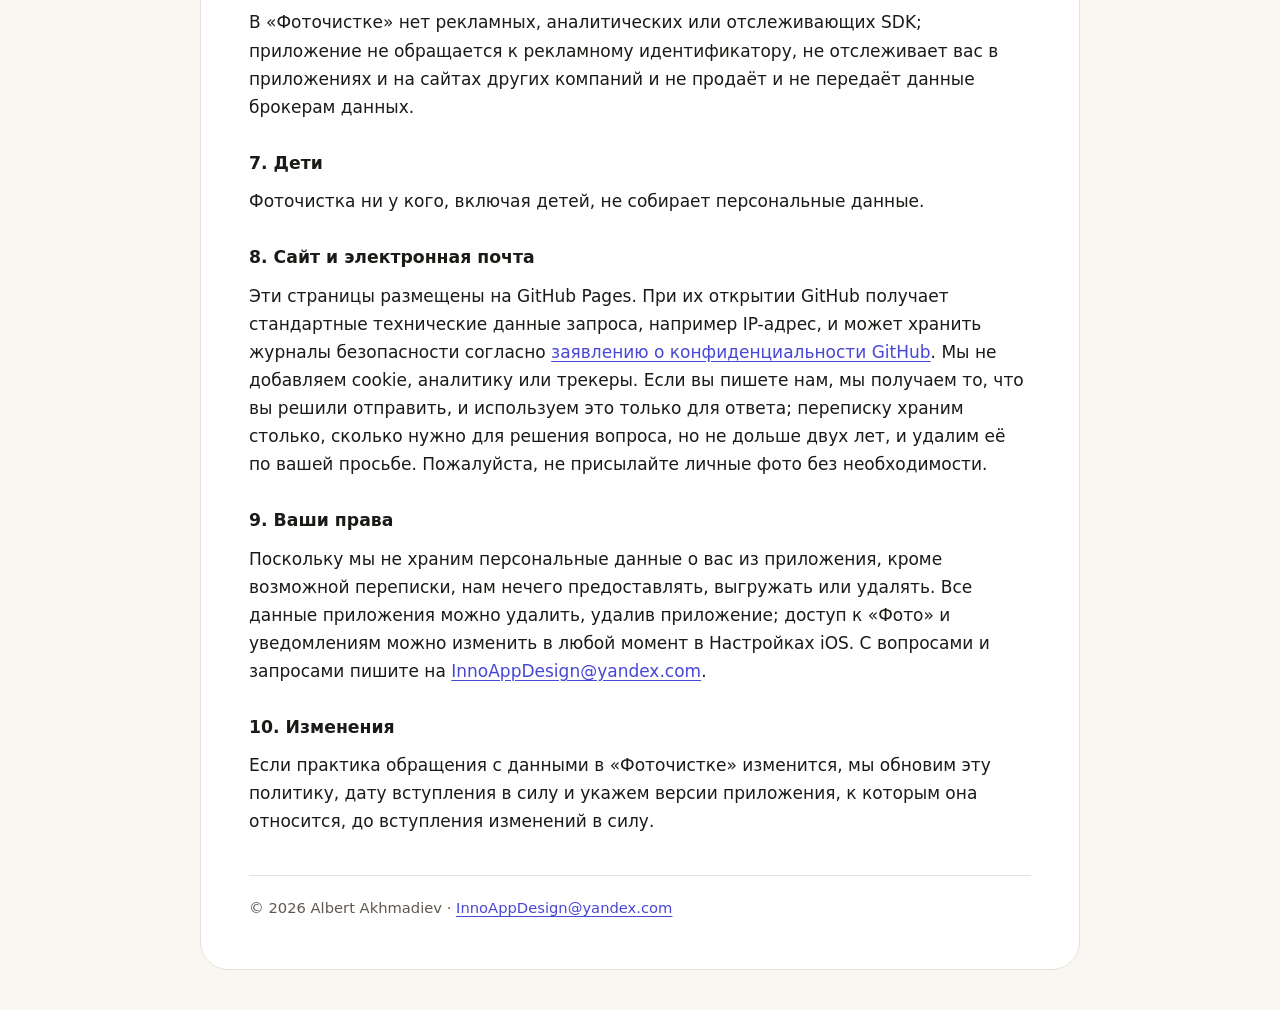
==== commit cb5c1d27: "Update app branding to PhotoCleary and Фоточистка" ====
--- a/privacy.html
+++ b/privacy.html
@@ -3,55 +3,55 @@
 <head>
 <meta charset="utf-8">
 <meta name="viewport" content="width=device-width, initial-scale=1">
-<title>CleanShot — Privacy Policy</title>
-<meta name="description" content="CleanShot privacy policy for version 2.0 and later. Your photos stay on your device.">
+<title>PhotoCleary / Фоточистка — Privacy Policy</title>
+<meta name="description" content="PhotoCleary privacy policy for version 2.0 and later. Your photos stay on your device.">
 <link rel="stylesheet" href="style.css">
 </head>
 <body>
 <main>
 <header>
-  <div class="brand"><span class="mark" aria-hidden="true">✦</span> CleanShot</div>
+  <div class="brand"><span class="mark" aria-hidden="true">✦</span> PhotoCleary / Фоточистка</div>
   <nav class="pages" aria-label="Pages"><a href="index.html">Home</a><a href="privacy.html" aria-current="page">Privacy</a><a href="terms.html">Terms of Use</a><a href="support.html">Support</a></nav>
 </header>
 
 <h1>Privacy Policy</h1>
-<p class="meta">Applies to CleanShot version 2.0 and later · Effective 12 October 2026</p>
+<p class="meta">Applies to PhotoCleary version 2.0 and later · Effective 12 October 2026</p>
 <nav class="lang" aria-label="Language"><a href="#english">English</a><a href="#russian">Русский</a></nav>
 
 <div class="notice">
-  <p><strong>Short version:</strong> CleanShot does not collect your personal data. Your photos and videos are reviewed and analyzed on your device and are never uploaded to us or anyone else. There are no accounts, ads, analytics SDKs or tracking.</p>
-  <p lang="ru"><strong>Коротко:</strong> CleanShot не собирает ваши персональные данные. Фото и видео просматриваются и анализируются на устройстве и никуда не загружаются. Нет аккаунтов, рекламы, аналитических SDK и отслеживания.</p>
+  <p><strong>Short version:</strong> PhotoCleary does not collect your personal data. Your photos and videos are reviewed and analyzed on your device and are never uploaded to us or anyone else. There are no accounts, ads, analytics SDKs or tracking.</p>
+  <p lang="ru"><strong>Коротко:</strong> Фоточистка не собирает ваши персональные данные. Фото и видео просматриваются и анализируются на устройстве и никуда не загружаются. Нет аккаунтов, рекламы, аналитических SDK и отслеживания.</p>
 </div>
 
 <p class="meta">Earlier versions are covered by their own policies: <a href="https://cleanshot-vault--privacy.expo.app/1.1.0.html">version 1.1.x</a> and <a href="https://shiny-kringle-8404db.netlify.app">version 1.0.1 (advertising-supported)</a>.</p>
 
 <section class="lang" id="english" lang="en">
 <h2>English</h2>
-<p>CleanShot is operated by Albert Akhmadiev (sole proprietor), the developer of the app (“we”). Privacy and support contact: <a href="mailto:InnoAppDesign@yandex.com">InnoAppDesign@yandex.com</a>.</p>
+<p>PhotoCleary is operated by Albert Akhmadiev (sole proprietor), the developer of the app (“we”). Privacy and support contact: <a href="mailto:InnoAppDesign@yandex.com">InnoAppDesign@yandex.com</a>.</p>
 
 <h3>1. Your photos and videos stay on your device</h3>
-<p>With your permission (full or limited Photos access, which you control in iOS Settings), CleanShot reads your photo library to show memories from a chosen date, group similar shots, sort videos and estimate sizes. All analysis — capture dates, dimensions, visual similarity, sharpness and exposure — runs on your device using Apple’s on-device frameworks. We never receive your photos, videos, thumbnails, analysis results, asset identifiers or capture metadata, and the app has no server that could receive them.</p>
+<p>With your permission (full or limited Photos access, which you control in iOS Settings), PhotoCleary reads your photo library to show memories from a chosen date, group similar shots, sort videos and estimate sizes. All analysis — capture dates, dimensions, visual similarity, sharpness and exposure — runs on your device using Apple’s on-device frameworks. We never receive your photos, videos, thumbnails, analysis results, asset identifiers or capture metadata, and the app has no server that could receive them.</p>
 <p>If an original is stored in iCloud Photos, iOS may download it from Apple when you choose to view it, export a video or measure its size. That transfer happens between your device and Apple under Apple’s terms; we are not involved and receive nothing.</p>
 
 <h3>2. Removing items is always your decision</h3>
-<p>Swiping left or selecting an item only adds it to CleanShot’s “Review deletions” list on your device. Nothing is deleted until you open that list and confirm. iOS then asks for your permission and moves the items to the Photos “Recently Deleted” album, where they can usually be recovered for about 30 days (iOS may remove them sooner in some cases). When iCloud Photos is on, deletions sync to your other devices. CleanShot cannot bypass the system confirmation, empty “Recently Deleted” or recover items that iOS has permanently removed.</p>
+<p>Swiping left or selecting an item only adds it to PhotoCleary’s “Review deletions” list on your device. Nothing is deleted until you open that list and confirm. iOS then asks for your permission and moves the items to the Photos “Recently Deleted” album, where they can usually be recovered for about 30 days (iOS may remove them sooner in some cases). When iCloud Photos is on, deletions sync to your other devices. PhotoCleary cannot bypass the system confirmation, empty “Recently Deleted” or recover items that iOS has permanently removed.</p>
 <p>Edited videos you export are saved as new items in your library. The original is never changed or removed unless you later confirm its removal.</p>
 
 <h3>3. Information stored only on your device</h3>
-<p>To let you resume where you left off, CleanShot stores locally: your keep/review decisions, the pending-removal list, protected items, review progress (activity days, streaks, milestones), analysis results, video edit drafts, settings, reminder preferences, and a cached copy of your purchase status. These records may include local media identifiers. They stay in the app’s storage on your device (and, for the widget, a shared app container holding only counts and progress — never photos). They are never transmitted to us. Deleting the app removes them; device backups follow your iOS and iCloud settings.</p>
+<p>To let you resume where you left off, PhotoCleary stores locally: your keep/review decisions, the pending-removal list, protected items, review progress (activity days, streaks, milestones), analysis results, video edit drafts, settings, reminder preferences, and a cached copy of your purchase status. These records may include local media identifiers. They stay in the app’s storage on your device (and, for the widget, a shared app container holding only counts and progress — never photos). They are never transmitted to us. Deleting the app removes them; device backups follow your iOS and iCloud settings.</p>
 <p>The app also keeps simple on-device counters (for example, how many review sessions you completed) to power the Progress screen. They are never sent anywhere.</p>
 
 <h3>4. Purchases</h3>
-<p>CleanShot Pro subscriptions and the lifetime purchase are processed entirely by Apple through the App Store. We do not receive your name, payment details or Apple Account information. The app verifies your purchases on your device using Apple’s StoreKit. Apple provides developers with aggregated sales and subscription reports that do not identify you personally. Apple’s own <a href="https://www.apple.com/legal/privacy/">privacy policy</a> applies to App Store transactions.</p>
+<p>PhotoCleary Pro subscriptions and the lifetime purchase are processed entirely by Apple through the App Store. We do not receive your name, payment details or Apple Account information. The app verifies your purchases on your device using Apple’s StoreKit. Apple provides developers with aggregated sales and subscription reports that do not identify you personally. Apple’s own <a href="https://www.apple.com/legal/privacy/">privacy policy</a> applies to App Store transactions.</p>
 
 <h3>5. Notifications and widget</h3>
 <p>Reminders are optional, turned on by you, and scheduled locally on your device; there is no push server. Their text is generic and never includes your photos or details about them. The home-screen widget shows only counts, daily-goal progress and your streak.</p>
 
 <h3>6. No tracking, ads or third-party SDKs</h3>
-<p>CleanShot contains no advertising, analytics or tracking SDKs, does not access the advertising identifier, does not track you across other companies’ apps or websites, and does not sell or share data with data brokers.</p>
+<p>PhotoCleary contains no advertising, analytics or tracking SDKs, does not access the advertising identifier, does not track you across other companies’ apps or websites, and does not sell or share data with data brokers.</p>
 
 <h3>7. Children</h3>
-<p>CleanShot does not collect personal data from anyone, including children.</p>
+<p>PhotoCleary does not collect personal data from anyone, including children.</p>
 
 <h3>8. Websites and email</h3>
 <p>These pages are hosted on GitHub Pages. When you open them, GitHub receives standard technical request data such as your IP address and may keep security logs under the <a href="https://docs.github.com/site-policy/privacy-policies/github-general-privacy-statement">GitHub Privacy Statement</a>. We add no cookies, analytics or trackers. If you email us, we receive what you choose to send and use it only to answer you; we keep correspondence only as long as needed to resolve your request, at most two years, and you can ask us to delete it at any time. Please don’t send personal photos unless they are needed to solve a problem.</p>
@@ -60,36 +60,36 @@
 <p>Because we don’t hold personal data about you from the app, there is nothing for us to access, export or delete beyond any email correspondence. You can delete all app data by deleting the app, and you can change Photos and notification permissions at any time in iOS Settings. For questions or requests, contact <a href="mailto:InnoAppDesign@yandex.com">InnoAppDesign@yandex.com</a>.</p>
 
 <h3>10. Changes</h3>
-<p>If CleanShot’s data practices change, we will update this policy, change its effective date and identify the app versions it covers before the change takes effect.</p>
+<p>If PhotoCleary’s data practices change, we will update this policy, change its effective date and identify the app versions it covers before the change takes effect.</p>
 </section>
 
 <section class="lang" id="russian" lang="ru">
 <h2>Русский</h2>
-<p>Оператор приложения CleanShot — Альберт Ахмадиев (ИП Ахмадиев Альберт Маратович), разработчик приложения («мы»). Вопросы о конфиденциальности и поддержка: <a href="mailto:InnoAppDesign@yandex.com">InnoAppDesign@yandex.com</a>.</p>
+<p>Оператор приложения Фоточистка — Альберт Ахмадиев (ИП Ахмадиев Альберт Маратович), разработчик приложения («мы»). Вопросы о конфиденциальности и поддержка: <a href="mailto:InnoAppDesign@yandex.com">InnoAppDesign@yandex.com</a>.</p>
 
 <h3>1. Ваши фото и видео остаются на устройстве</h3>
-<p>С вашего разрешения (полный или ограниченный доступ к «Фото», которым вы управляете в Настройках iOS) CleanShot читает медиатеку, чтобы показывать воспоминания за выбранную дату, группировать похожие снимки, сортировать видео и оценивать размеры. Весь анализ — даты съёмки, размеры, визуальное сходство, резкость и экспозиция — выполняется на устройстве с помощью встроенных фреймворков Apple. Мы не получаем ваши фото, видео, миниатюры, результаты анализа, идентификаторы материалов или метаданные съёмки, и у приложения нет сервера, который мог бы их получить.</p>
+<p>С вашего разрешения (полный или ограниченный доступ к «Фото», которым вы управляете в Настройках iOS) Фоточистка читает медиатеку, чтобы показывать воспоминания за выбранную дату, группировать похожие снимки, сортировать видео и оценивать размеры. Весь анализ — даты съёмки, размеры, визуальное сходство, резкость и экспозиция — выполняется на устройстве с помощью встроенных фреймворков Apple. Мы не получаем ваши фото, видео, миниатюры, результаты анализа, идентификаторы материалов или метаданные съёмки, и у приложения нет сервера, который мог бы их получить.</p>
 <p>Если оригинал хранится в «Фото iCloud», iOS может загрузить его с серверов Apple, когда вы решите его посмотреть, экспортировать видео или узнать точный размер. Эта передача происходит между вашим устройством и Apple по условиям Apple; мы в ней не участвуем и ничего не получаем.</p>
 
 <h3>2. Удаление — всегда ваше решение</h3>
-<p>Свайп влево или выбор материала лишь добавляет его в список «Проверить удаление» на вашем устройстве. Ничего не удаляется, пока вы не откроете этот список и не подтвердите. Затем iOS запрашивает ваше разрешение и перемещает материалы в альбом «Недавно удалённые», откуда их обычно можно восстановить примерно в течение 30 дней (в некоторых случаях iOS может удалить их раньше). При включённых «Фото iCloud» удаление синхронизируется с другими устройствами. CleanShot не может обойти системное подтверждение, очистить «Недавно удалённые» или восстановить материалы, окончательно удалённые iOS.</p>
+<p>Свайп влево или выбор материала лишь добавляет его в список «Проверить удаление» на вашем устройстве. Ничего не удаляется, пока вы не откроете этот список и не подтвердите. Затем iOS запрашивает ваше разрешение и перемещает материалы в альбом «Недавно удалённые», откуда их обычно можно восстановить примерно в течение 30 дней (в некоторых случаях iOS может удалить их раньше). При включённых «Фото iCloud» удаление синхронизируется с другими устройствами. Фоточистка не может обойти системное подтверждение, очистить «Недавно удалённые» или восстановить материалы, окончательно удалённые iOS.</p>
 <p>Отредактированные видео сохраняются как новые материалы. Оригинал не изменяется и не удаляется, пока вы отдельно не подтвердите его удаление.</p>
 
 <h3>3. Данные, которые хранятся только на устройстве</h3>
-<p>Чтобы вы могли продолжить с того же места, CleanShot хранит локально: решения «оставить/проверить», список «Проверить удаление», защищённые материалы, прогресс (дни активности, серии, достижения), результаты анализа, черновики редактирования видео, настройки, параметры напоминаний и кэш статуса покупок. Эти записи могут содержать локальные идентификаторы материалов. Они остаются в хранилище приложения на устройстве (а для виджета — в общем контейнере, где хранятся только счётчики и прогресс, без фотографий) и никогда не передаются нам. Удаление приложения удаляет эти данные; резервные копии регулируются настройками iOS и iCloud.</p>
+<p>Чтобы вы могли продолжить с того же места, Фоточистка хранит локально: решения «оставить/проверить», список «Проверить удаление», защищённые материалы, прогресс (дни активности, серии, достижения), результаты анализа, черновики редактирования видео, настройки, параметры напоминаний и кэш статуса покупок. Эти записи могут содержать локальные идентификаторы материалов. Они остаются в хранилище приложения на устройстве (а для виджета — в общем контейнере, где хранятся только счётчики и прогресс, без фотографий) и никогда не передаются нам. Удаление приложения удаляет эти данные; резервные копии регулируются настройками iOS и iCloud.</p>
 <p>Приложение также ведёт простые счётчики на устройстве (например, сколько сессий вы завершили) для экрана «Прогресс». Они никуда не отправляются.</p>
 
 <h3>4. Покупки</h3>
-<p>Подписки CleanShot Pro и пожизненная покупка полностью обрабатываются Apple через App Store. Мы не получаем ваше имя, платёжные данные или сведения об Apple Account. Приложение проверяет покупки на устройстве с помощью StoreKit. Apple предоставляет разработчикам обобщённые отчёты о продажах и подписках, не позволяющие установить вашу личность. К транзакциям App Store применяется <a href="https://www.apple.com/legal/privacy/">политика конфиденциальности Apple</a>.</p>
+<p>Подписки Фоточистка Pro и пожизненная покупка полностью обрабатываются Apple через App Store. Мы не получаем ваше имя, платёжные данные или сведения об Apple Account. Приложение проверяет покупки на устройстве с помощью StoreKit. Apple предоставляет разработчикам обобщённые отчёты о продажах и подписках, не позволяющие установить вашу личность. К транзакциям App Store применяется <a href="https://www.apple.com/legal/privacy/">политика конфиденциальности Apple</a>.</p>
 
 <h3>5. Уведомления и виджет</h3>
 <p>Напоминания необязательны, включаются вами и планируются локально на устройстве; push-сервера нет. Их текст общий и никогда не содержит ваших фото или сведений о них. Виджет показывает только счётчики, прогресс дневной цели и серию.</p>
 
 <h3>6. Без отслеживания, рекламы и сторонних SDK</h3>
-<p>В CleanShot нет рекламных, аналитических или отслеживающих SDK; приложение не обращается к рекламному идентификатору, не отслеживает вас в приложениях и на сайтах других компаний и не продаёт и не передаёт данные брокерам данных.</p>
+<p>В «Фоточистке» нет рекламных, аналитических или отслеживающих SDK; приложение не обращается к рекламному идентификатору, не отслеживает вас в приложениях и на сайтах других компаний и не продаёт и не передаёт данные брокерам данных.</p>
 
 <h3>7. Дети</h3>
-<p>CleanShot ни у кого, включая детей, не собирает персональные данные.</p>
+<p>Фоточистка ни у кого, включая детей, не собирает персональные данные.</p>
 
 <h3>8. Сайт и электронная почта</h3>
 <p>Эти страницы размещены на GitHub Pages. При их открытии GitHub получает стандартные технические данные запроса, например IP-адрес, и может хранить журналы безопасности согласно <a href="https://docs.github.com/site-policy/privacy-policies/github-general-privacy-statement">заявлению о конфиденциальности GitHub</a>. Мы не добавляем cookie, аналитику или трекеры. Если вы пишете нам, мы получаем то, что вы решили отправить, и используем это только для ответа; переписку храним столько, сколько нужно для решения вопроса, но не дольше двух лет, и удалим её по вашей просьбе. Пожалуйста, не присылайте личные фото без необходимости.</p>
@@ -98,7 +98,7 @@
 <p>Поскольку мы не храним персональные данные о вас из приложения, кроме возможной переписки, нам нечего предоставлять, выгружать или удалять. Все данные приложения можно удалить, удалив приложение; доступ к «Фото» и уведомлениям можно изменить в любой момент в Настройках iOS. С вопросами и запросами пишите на <a href="mailto:InnoAppDesign@yandex.com">InnoAppDesign@yandex.com</a>.</p>
 
 <h3>10. Изменения</h3>
-<p>Если практика обращения с данными в CleanShot изменится, мы обновим эту политику, дату вступления в силу и укажем версии приложения, к которым она относится, до вступления изменений в силу.</p>
+<p>Если практика обращения с данными в «Фоточистке» изменится, мы обновим эту политику, дату вступления в силу и укажем версии приложения, к которым она относится, до вступления изменений в силу.</p>
 </section>
 
 <footer>© 2026 Albert Akhmadiev · <a href="mailto:InnoAppDesign@yandex.com">InnoAppDesign@yandex.com</a></footer>
